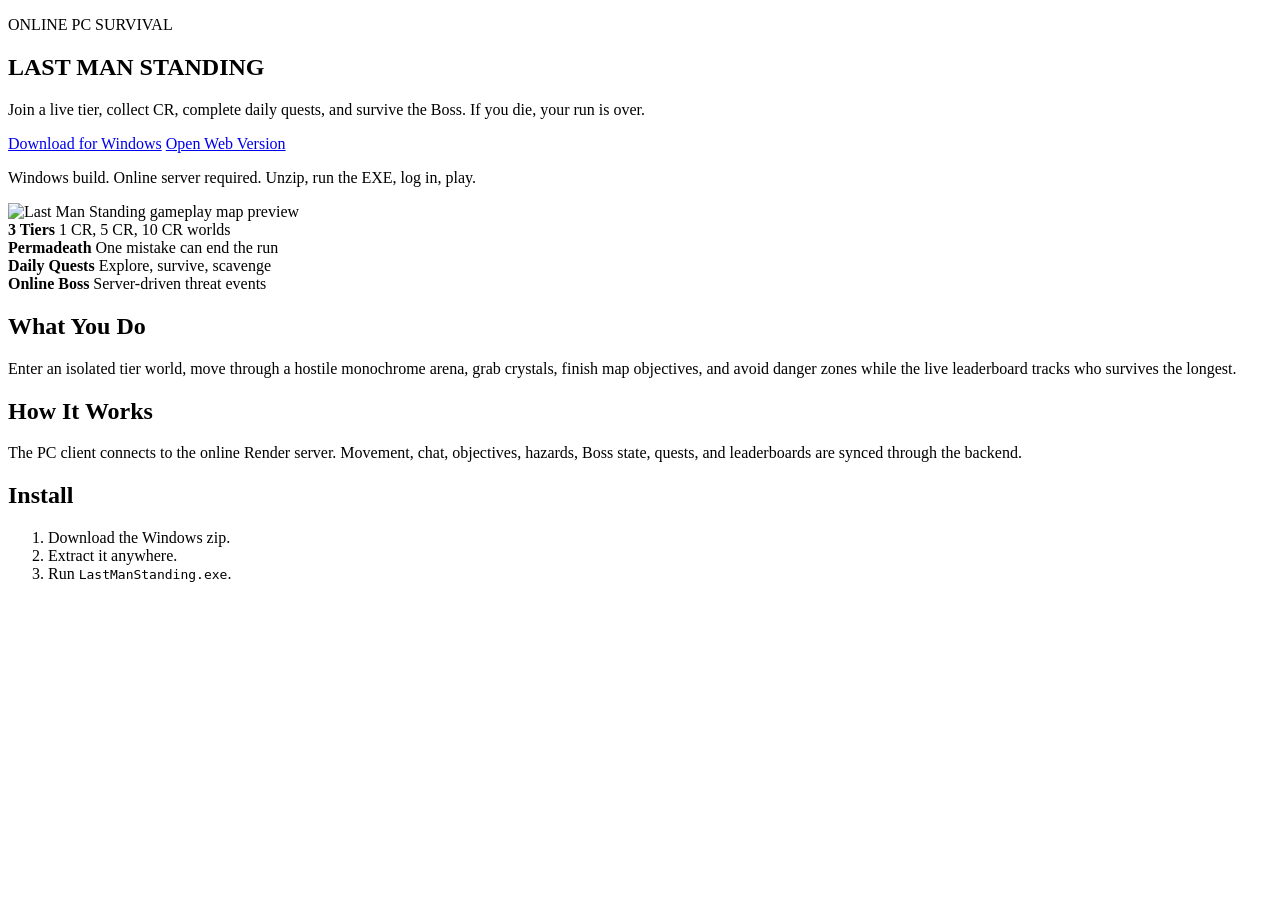
==== server/static/landing.html @ 631fd5f7 "ч" ====
<!DOCTYPE html>
<html lang="en">
<head>
    <meta charset="UTF-8">
    <meta name="viewport" content="width=device-width, initial-scale=1.0">
    <title>Last Man Standing - PC Survival Game</title>
    <link rel="stylesheet" href="/telegram-app/static/landing.css">
</head>
<body>
    <main>
        <section class="hero">
            <div class="hero-copy">
                <p class="eyebrow">ONLINE PC SURVIVAL</p>
                <h1>LAST MAN STANDING</h1>
                <p class="lead">
                    Join a live tier, collect CR, complete daily quests, and survive the Boss.
                    If you die, your run is over.
                </p>
                <div class="actions">
                    <a class="btn primary" href="/download/windows">Download for Windows</a>
                    <a class="btn secondary" href="/telegram-app">Open Web Version</a>
                </div>
                <p class="download-note">Windows build. Online server required. Unzip, run the EXE, log in, play.</p>
            </div>
            <div class="hero-media">
                <img src="/telegram-app/static/landing-hero.png" alt="Last Man Standing gameplay map preview">
            </div>
        </section>

        <section class="status-band">
            <div>
                <strong>3 Tiers</strong>
                <span>1 CR, 5 CR, 10 CR worlds</span>
            </div>
            <div>
                <strong>Permadeath</strong>
                <span>One mistake can end the run</span>
            </div>
            <div>
                <strong>Daily Quests</strong>
                <span>Explore, survive, scavenge</span>
            </div>
            <div>
                <strong>Online Boss</strong>
                <span>Server-driven threat events</span>
            </div>
        </section>

        <section class="details">
            <div>
                <h2>What You Do</h2>
                <p>
                    Enter an isolated tier world, move through a hostile monochrome arena,
                    grab crystals, finish map objectives, and avoid danger zones while the
                    live leaderboard tracks who survives the longest.
                </p>
            </div>
            <div>
                <h2>How It Works</h2>
                <p>
                    The PC client connects to the online Render server. Movement, chat,
                    objectives, hazards, Boss state, quests, and leaderboards are synced
                    through the backend.
                </p>
            </div>
            <div>
                <h2>Install</h2>
                <ol>
                    <li>Download the Windows zip.</li>
                    <li>Extract it anywhere.</li>
                    <li>Run <code>LastManStanding.exe</code>.</li>
                </ol>
            </div>
        </section>
    </main>
</body>
</html>
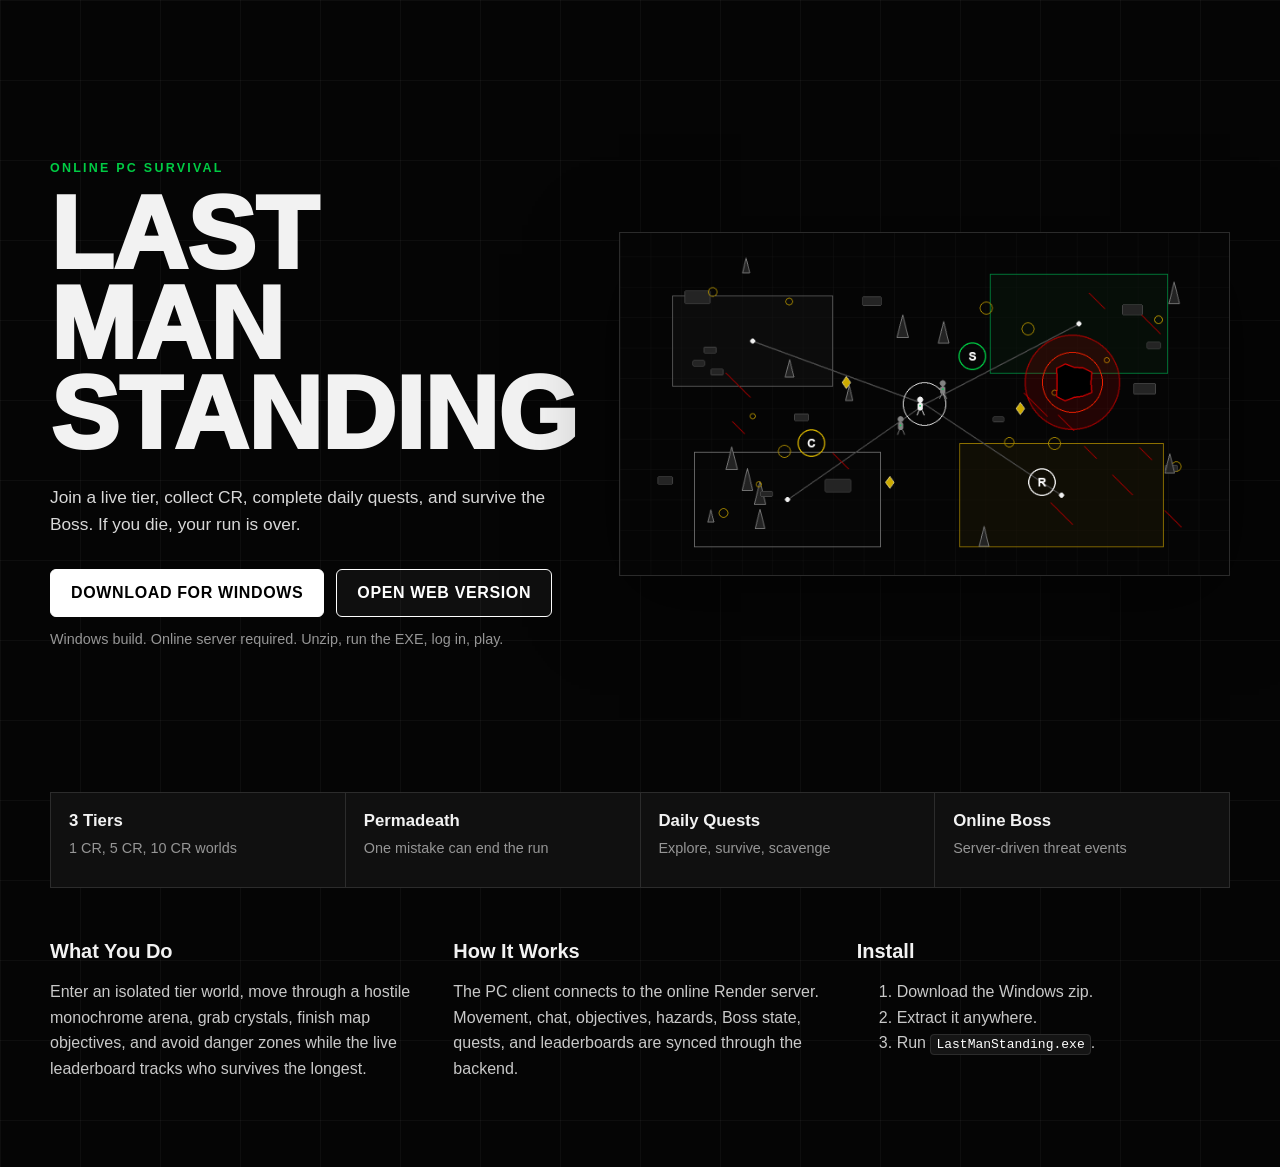
==== commit 360b7180: "fg" ====
--- a/server/static/landing.html
+++ b/server/static/landing.html
@@ -4,7 +4,7 @@
     <meta charset="UTF-8">
     <meta name="viewport" content="width=device-width, initial-scale=1.0">
     <title>Last Man Standing - PC Survival Game</title>
-    <link rel="stylesheet" href="/telegram-app/static/landing.css">
+    <link rel="stylesheet" href="landing.css">
 </head>
 <body>
     <main>
@@ -23,7 +23,7 @@
                 <p class="download-note">Windows build. Online server required. Unzip, run the EXE, log in, play.</p>
             </div>
             <div class="hero-media">
-                <img src="/telegram-app/static/landing-hero.png" alt="Last Man Standing gameplay map preview">
+                <img src="landing-hero.png" alt="Last Man Standing gameplay map preview">
             </div>
         </section>
 
--- a/server/static/landing.css
+++ b/server/static/landing.css
@@ -0,0 +1,205 @@
+:root {
+    --bg: #050505;
+    --panel: #101010;
+    --line: #2c2c2c;
+    --text: #f2f2f2;
+    --muted: #969696;
+    --green: #00cc44;
+    --yellow: #ccaa00;
+    --red: #cc0000;
+}
+
+* {
+    box-sizing: border-box;
+}
+
+html,
+body {
+    margin: 0;
+    min-height: 100%;
+    background: var(--bg);
+    color: var(--text);
+    font-family: Inter, Arial, sans-serif;
+}
+
+body {
+    background-image:
+        linear-gradient(rgba(255,255,255,0.035) 1px, transparent 1px),
+        linear-gradient(90deg, rgba(255,255,255,0.035) 1px, transparent 1px);
+    background-size: 80px 80px;
+}
+
+main {
+    width: min(1180px, calc(100% - 32px));
+    margin: 0 auto;
+}
+
+.hero {
+    min-height: 88vh;
+    display: grid;
+    grid-template-columns: 0.9fr 1.1fr;
+    gap: 42px;
+    align-items: center;
+    padding: 48px 0 32px;
+}
+
+.eyebrow {
+    margin: 0 0 14px;
+    color: var(--green);
+    font-size: 0.78rem;
+    font-weight: 900;
+    letter-spacing: 0.18em;
+}
+
+h1 {
+    margin: 0;
+    font-size: clamp(3.2rem, 8vw, 7rem);
+    line-height: 0.88;
+    letter-spacing: 0;
+    font-weight: 950;
+}
+
+.lead {
+    max-width: 560px;
+    margin: 24px 0 0;
+    color: #d8d8d8;
+    font-size: 1.08rem;
+    line-height: 1.6;
+}
+
+.actions {
+    display: flex;
+    flex-wrap: wrap;
+    gap: 12px;
+    margin-top: 30px;
+}
+
+.btn {
+    display: inline-flex;
+    align-items: center;
+    justify-content: center;
+    min-height: 48px;
+    padding: 0 20px;
+    border-radius: 6px;
+    border: 1px solid #fff;
+    color: #fff;
+    text-decoration: none;
+    font-weight: 850;
+    letter-spacing: 0.04em;
+    text-transform: uppercase;
+}
+
+.btn.primary {
+    background: #fff;
+    color: #000;
+}
+
+.btn.secondary {
+    background: rgba(255,255,255,0.04);
+}
+
+.download-note {
+    margin: 14px 0 0;
+    color: var(--muted);
+    font-size: 0.9rem;
+}
+
+.hero-media {
+    border: 1px solid rgba(255,255,255,0.14);
+    background: #080808;
+    overflow: hidden;
+    box-shadow: 0 22px 80px rgba(0,0,0,0.55);
+}
+
+.hero-media img {
+    display: block;
+    width: 100%;
+    aspect-ratio: 16 / 9;
+    object-fit: cover;
+}
+
+.status-band {
+    display: grid;
+    grid-template-columns: repeat(4, 1fr);
+    gap: 1px;
+    margin: 0 0 42px;
+    border: 1px solid var(--line);
+    background: var(--line);
+}
+
+.status-band div {
+    min-height: 94px;
+    padding: 18px;
+    background: var(--panel);
+}
+
+.status-band strong,
+.status-band span {
+    display: block;
+}
+
+.status-band strong {
+    font-size: 1.05rem;
+}
+
+.status-band span {
+    margin-top: 8px;
+    color: var(--muted);
+    font-size: 0.9rem;
+    line-height: 1.35;
+}
+
+.details {
+    display: grid;
+    grid-template-columns: repeat(3, 1fr);
+    gap: 30px;
+    padding: 10px 0 70px;
+}
+
+.details h2 {
+    margin: 0 0 12px;
+    font-size: 1.25rem;
+}
+
+.details p,
+.details li {
+    color: #c9c9c9;
+    line-height: 1.6;
+}
+
+code {
+    color: #fff;
+    background: #151515;
+    border: 1px solid var(--line);
+    padding: 2px 5px;
+    border-radius: 4px;
+}
+
+@media (max-width: 900px) {
+    .hero,
+    .details {
+        grid-template-columns: 1fr;
+    }
+
+    .hero {
+        min-height: auto;
+    }
+
+    .status-band {
+        grid-template-columns: repeat(2, 1fr);
+    }
+}
+
+@media (max-width: 560px) {
+    main {
+        width: min(100% - 22px, 1180px);
+    }
+
+    .status-band {
+        grid-template-columns: 1fr;
+    }
+
+    .btn {
+        width: 100%;
+    }
+}
